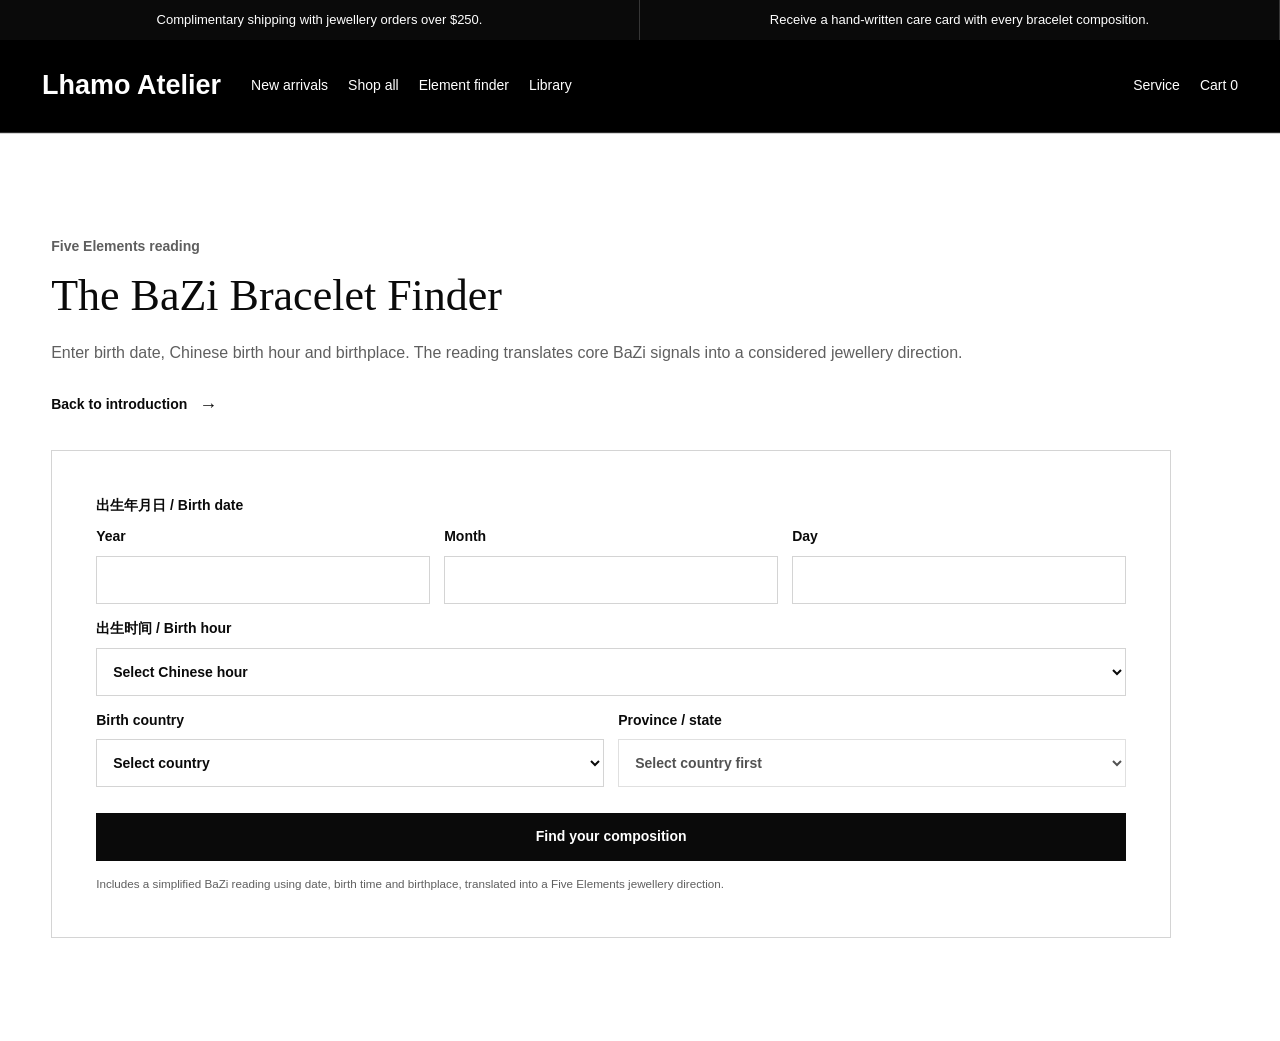
==== bazi-reading.html @ 5150ffbc "Publish Lhamo Atelier static site" ====
<!doctype html>
<html lang="en">
  <head>
    <meta charset="UTF-8" />
    <meta name="viewport" content="width=device-width, initial-scale=1.0" />
    <title>BaZi Bracelet Finder | Lhamo Atelier</title>
    <meta name="description" content="A simplified BaZi and Five Elements bracelet finder for Tibetan-inspired jewellery." />
    <link rel="stylesheet" href="styles.css" />
  </head>
  <body>
    <div class="notice-stack">
      <p>Complimentary shipping with jewellery orders over $250.</p>
      <p>Receive a hand-written care card with every bracelet composition.</p>
    </div>

    <header class="site-header">
      <a class="brand" href="index.html#top" aria-label="Lhamo Atelier home">Lhamo Atelier</a>
      <nav class="main-nav" aria-label="Primary navigation">
        <a href="index.html#collections">New arrivals</a>
        <a href="shop-all.html">Shop all</a>
        <a href="bazi-reading.html" aria-current="page">Element finder</a>
        <a href="index.html#library">Library</a>
      </nav>
      <nav class="utility-nav" aria-label="Utility navigation">
        <a href="policies.html">Service</a>
        <a href="index.html#collections">Cart 0</a>
      </nav>
    </header>

    <main class="reading-page">
      <section class="reading-hero aesop-panel">
        <div class="panel-copy">
          <p class="meta">Five Elements reading</p>
          <h1>The BaZi Bracelet Finder</h1>
          <p>
            Enter birth date, Chinese birth hour and birthplace. The reading
            translates core BaZi signals into a considered jewellery direction.
          </p>
          <a class="text-link" href="index.html#guide">Back to introduction</a>
        </div>
        <div class="finder-card" id="finder-card">
          <form id="element-form">
            <div class="form-grid">
              <fieldset class="date-fields">
                <legend>&#20986;&#29983;&#24180;&#26376;&#26085; / Birth date</legend>
                <label for="birth-year">Year
                  <input id="birth-year" name="birthYear" type="number" inputmode="numeric" min="1900" max="2100" required />
                </label>
                <label for="birth-month">Month
                  <input id="birth-month" name="birthMonth" type="number" inputmode="numeric" min="1" max="12" required />
                </label>
                <label for="birth-day">Day
                  <input id="birth-day" name="birthDay" type="number" inputmode="numeric" min="1" max="31" required />
                </label>
              </fieldset>
              <label for="birthtime">&#20986;&#29983;&#26102;&#38388; / Birth hour
                <select id="birthtime" name="birthtime" required>
                  <option value="">Select Chinese hour</option>
                  <option value="unknown">Unknown birth hour</option>
                  <option value="00:00">&#23376;&#26102; Zi / 23:00-00:59</option>
                  <option value="02:00">&#19985;&#26102; Chou / 01:00-02:59</option>
                  <option value="04:00">&#23493;&#26102; Yin / 03:00-04:59</option>
                  <option value="06:00">&#21359;&#26102; Mao / 05:00-06:59</option>
                  <option value="08:00">&#36784;&#26102; Chen / 07:00-08:59</option>
                  <option value="10:00">&#24051;&#26102; Si / 09:00-10:59</option>
                  <option value="12:00">&#21320;&#26102; Wu / 11:00-12:59</option>
                  <option value="14:00">&#26410;&#26102; Wei / 13:00-14:59</option>
                  <option value="16:00">&#30003;&#26102; Shen / 15:00-16:59</option>
                  <option value="18:00">&#37221;&#26102; You / 17:00-18:59</option>
                  <option value="20:00">&#25100;&#26102; Xu / 19:00-20:59</option>
                  <option value="22:00">&#20133;&#26102; Hai / 21:00-22:59</option>
                </select>
              </label>
              <div class="location-row">
                <label for="birth-country">Birth country
                  <select id="birth-country" name="birthCountry" required>
                    <option value="">Select country</option>
                  </select>
                </label>
                <label for="birth-region">Province / state
                  <select id="birth-region" name="birthRegion" required disabled>
                    <option value="">Select country first</option>
                  </select>
                </label>
              </div>
            </div>
            <div class="input-row submit-row">
              <button type="submit">Find your composition</button>
            </div>
            <small>Includes a simplified BaZi reading using date, birth time and birthplace, translated into a Five Elements jewellery direction.</small>
          </form>
          <article id="result" hidden>
            <p id="result-kicker"></p>
            <h3 id="result-title"></h3>
            <p id="result-copy"></p>
            <div class="bazi-summary" aria-label="Core BaZi reading">
              <div class="bazi-pillars">
                <span><small>Year pillar</small><b id="bazi-year"></b></span>
                <span><small>Month pillar</small><b id="bazi-month"></b></span>
                <span><small>Day pillar</small><b id="bazi-day"></b></span>
                <span><small>Hour pillar</small><b id="bazi-hour"></b></span>
                <span><small>Dominant note</small><b id="bazi-dominant"></b></span>
              </div>
              <p class="bazi-note" id="bazi-note"></p>
              <div class="bazi-detail">
                <article>
                  <strong>Pattern / &#26684;&#23616;</strong>
                  <p id="bazi-pattern"></p>
                </article>
                <article>
                  <strong>Five Elements cycle / &#20116;&#34892;&#29983;&#20811;</strong>
                  <div class="element-cycle-visual" role="img" aria-label="Five Elements generating and controlling cycle">
                    <svg viewBox="0 0 420 320" aria-hidden="true">
                      <defs>
                        <marker id="arrow-main" markerWidth="8" markerHeight="8" refX="7" refY="4" orient="auto">
                          <path d="M0,0 L8,4 L0,8 Z"></path>
                        </marker>
                      </defs>
                      <path class="cycle-generate" d="M210 46 L328 132 L283 270 L137 270 L92 132 Z"></path>
                      <path class="cycle-control" d="M210 46 L283 270 L92 132 L328 132 L137 270 Z"></path>
                      <g>
                        <circle cx="210" cy="46" r="34"></circle>
                        <text x="210" y="40">Wood</text>
                        <text x="210" y="60">&#26408;</text>
                      </g>
                      <g>
                        <circle cx="328" cy="132" r="34"></circle>
                        <text x="328" y="126">Fire</text>
                        <text x="328" y="146">&#28779;</text>
                      </g>
                      <g>
                        <circle cx="283" cy="270" r="34"></circle>
                        <text x="283" y="264">Earth</text>
                        <text x="283" y="284">&#22303;</text>
                      </g>
                      <g>
                        <circle cx="137" cy="270" r="34"></circle>
                        <text x="137" y="264">Metal</text>
                        <text x="137" y="284">&#37329;</text>
                      </g>
                      <g>
                        <circle cx="92" cy="132" r="34"></circle>
                        <text x="92" y="126">Water</text>
                        <text x="92" y="146">&#27700;</text>
                      </g>
                    </svg>
                  </div>
                  <p id="element-cycle-copy"></p>
                </article>
                <article>
                  <strong>Element balance / &#20116;&#34892;&#21344;&#27604;</strong>
                  <div class="ratio-bars" id="element-bars"></div>
                  <div class="element-meanings" id="element-meanings"></div>
                  <p class="bazi-summary-line" id="bazi-strength-summary"></p>
                </article>
                <article>
                  <strong>Ten Gods ratio / &#21313;&#31070;&#21344;&#27604;</strong>
                  <div class="ratio-bars" id="ten-god-bars"></div>
                  <p id="ten-god-copy"></p>
                </article>
              </div>
              <div class="bazi-grid">
                <article><strong>Day Master / &#26085;&#20027;</strong><p id="bazi-personality"></p></article>
                <article><strong>Month Command / &#26376;&#20196;</strong><p id="bazi-money"></p></article>
                <article><strong>Structure / &#26684;&#23616;</strong><p id="bazi-love"></p></article>
                <article><strong>Wealth and Work / &#36130;&#23500;&#20107;&#19994;</strong><p id="bazi-wealth"></p></article>
                <article><strong>Relationship Tone / &#20851;&#31995;&#20542;&#21521;</strong><p id="bazi-career"></p></article>
                <article><strong>Health Rhythm / &#20581;&#24247;&#20316;&#24687;</strong><p id="bazi-health"></p></article>
              </div>
            </div>
            <div class="recommendation">
              <div id="result-visual" class="product-visual"></div>
              <div>
                <span id="result-materials"></span>
                <a id="result-product-link" href="shop-all.html">View recommended piece</a>
              </div>
            </div>
          </article>
        </div>
      </section>
    </main>

    <script src="assets/lunar.js"></script>
    <script src="script.js"></script>
  </body>
</html>
---- styles.css ----
:root {
  --ink: #0a0a0a;
  --muted: #5f5f5f;
  --paper: #ffffff;
  --panel: #f2f2f2;
  --warm: #dedede;
  --line: #d4d4d4;
  --teal: #222222;
  --red: #0a0a0a;
  --amber: #ffffff;
  --indigo: #0a0a0a;
}

* { box-sizing: border-box; }
html { scroll-behavior: smooth; }
body {
  margin: 0;
  background: var(--paper);
  color: var(--ink);
  font-family: Arial, Helvetica, sans-serif;
  font-size: 14px;
  line-height: 1.55;
}
a { color: inherit; text-decoration: none; }

.notice-stack {
  display: grid;
  grid-template-columns: 1fr 1fr;
  background: var(--ink);
  color: var(--paper);
}
.notice-stack p {
  margin: 0;
  padding: 10px 18px;
  border-right: 1px solid rgba(255, 255, 255, 0.18);
  font-size: 13px;
  text-align: center;
}

.site-header {
  position: sticky;
  top: 0;
  z-index: 10;
  display: grid;
  grid-template-columns: auto 1fr auto;
  gap: 30px;
  align-items: center;
  padding: 25px clamp(18px, 4vw, 42px);
  background: #000000;
  color: #ffffff;
  border-bottom: 1px solid rgba(255, 255, 255, .18);
  backdrop-filter: blur(12px);
}
.brand {
  color: #ffffff;
  font-size: 27px;
  font-weight: 700;
  letter-spacing: 0;
}
.main-nav,
.utility-nav,
footer nav {
  display: flex;
  gap: 20px;
  align-items: center;
  flex-wrap: wrap;
}
.main-nav a,
.utility-nav a,
footer a {
  font-size: 14px;
}
.utility-nav { justify-content: flex-end; }

.aesop-panel {
  display: grid;
  grid-template-columns: minmax(280px, 0.42fr) minmax(420px, 0.58fr);
  gap: clamp(28px, 6vw, 92px);
  align-items: center;
  padding: clamp(54px, 8vw, 112px) clamp(18px, 5vw, 80px);
}
.hero {
  position: relative;
  min-height: clamp(560px, 76vh, 820px);
  overflow: hidden;
  background: var(--ink);
}
.hero-gallery,
.hero-slide {
  position: absolute;
  inset: 0;
}
.hero-slide {
  margin: 0;
  opacity: 0;
  pointer-events: none;
  transition: opacity 520ms ease;
}
.hero-slide.is-active {
  z-index: 1;
  opacity: 1;
  pointer-events: auto;
}
.hero-slide img {
  width: 100%;
  height: 100%;
  object-fit: cover;
}
.hero-slide:first-child img { object-position: center 42%; }
.hero-slide figcaption {
  position: absolute;
  z-index: 2;
  left: clamp(20px, 5vw, 80px);
  bottom: clamp(64px, 9vw, 108px);
  max-width: min(620px, calc(100% - 40px));
  color: #ffffff;
  text-shadow: 0 2px 18px rgba(0, 0, 0, .72);
}
.hero-slide figcaption .meta { color: rgba(255, 255, 255, .82); }
.hero-slide figcaption h1,
.hero-slide figcaption h2 {
  font-size: clamp(34px, 5vw, 64px);
  line-height: 1.05;
}
.hero-slide figcaption .text-link {
  margin-top: 24px;
  padding-bottom: 5px;
  border-bottom: 1px solid currentColor;
}
.gallery-dots {
  position: absolute;
  z-index: 3;
  right: clamp(20px, 5vw, 80px);
  bottom: 26px;
  display: flex;
  gap: 12px;
}
.gallery-dots button {
  display: block;
  width: 11px;
  height: 11px;
  padding: 0;
  border: 1px solid rgba(255, 255, 255, .72);
  border-radius: 50%;
  background: rgba(255, 255, 255, .45);
  cursor: pointer;
  transition: background 220ms ease, border-color 220ms ease, transform 220ms ease;
}
.gallery-dots button.is-active {
  background: #ffffff;
  border-color: #ffffff;
  transform: scale(1.16);
}
.gallery-dots button:focus-visible {
  outline: 2px solid #ffffff;
  outline-offset: 4px;
}
.panel-copy {
  max-width: 430px;
}
.meta,
.badge {
  margin: 0 0 12px;
  color: var(--muted);
  font-size: 14px;
  font-weight: 700;
}
h1,
h2,
h3,
p {
  overflow-wrap: anywhere;
}
h1,
h2 {
  margin: 0;
  font-size: clamp(30px, 4vw, 44px);
  font-family: Georgia, "Times New Roman", serif;
  font-weight: 400;
  letter-spacing: 0;
  line-height: 1.16;
}
h3 {
  margin: 0;
  font-size: 15px;
  font-weight: 700;
}
.panel-copy p:not(.meta),
.section-intro p,
.product-card p,
.service-grid p,
small,
#result-copy,
#result-materials,
.bazi-note,
.bazi-detail p,
.bazi-grid p {
  color: var(--muted);
}
.panel-copy p:not(.meta) {
  margin: 20px 0 28px;
  font-size: 16px;
}
.text-link {
  display: inline-flex;
  align-items: center;
  gap: 12px;
  font-weight: 700;
}
.text-link::after {
  content: "→";
  font-size: 18px;
  line-height: 1;
}

.panel-visual {
  min-height: 590px;
  background: var(--panel);
}
.symbol-band {
  display: grid;
  grid-template-columns: repeat(5, minmax(0, 1fr));
  border-top: 1px solid var(--ink);
  border-bottom: 1px solid var(--ink);
  background: var(--ink);
  color: var(--paper);
}
.symbol-band article {
  display: flex;
  align-items: center;
  gap: 14px;
  min-height: 118px;
  padding: 22px clamp(16px, 2.4vw, 30px);
  border-right: 1px solid rgba(255, 255, 255, .2);
}
.symbol-band article:last-child { border-right: 0; }
.symbol-band .symbol {
  display: grid;
  width: 46px;
  height: 46px;
  flex: 0 0 46px;
  place-items: center;
  border: 1px solid rgba(255, 255, 255, .65);
  border-radius: 50%;
  color: #ffffff;
  font-family: "Times New Roman", SimSun, serif;
  font-size: 24px;
  line-height: 1;
}
.symbol-band strong,
.symbol-band small { display: block; }
.symbol-band small {
  margin-top: 2px;
  color: rgba(255, 255, 255, .72);
  font-size: 12px;
}

.product-section,
.browse,
.service-panel,
.appointment {
  padding: clamp(54px, 8vw, 105px) clamp(18px, 5vw, 80px);
}
.product-section {
  background: #000000;
  color: #ffffff;
}
.product-section .section-intro p,
.product-section .meta {
  color: rgba(255, 255, 255, .68);
}
.section-intro {
  max-width: 430px;
  margin-bottom: 34px;
}
.section-intro.compact {
  margin-bottom: 24px;
}
.section-intro p {
  margin: 16px 0 0;
  font-size: 15px;
}
.product-grid {
  display: grid;
  grid-template-columns: repeat(4, minmax(0, 1fr));
  gap: 1px;
  background: rgba(255, 255, 255, .22);
}
.product-card {
  display: grid;
  align-content: start;
  gap: 9px;
  min-height: 100%;
  padding: 24px;
  background: #ffffff;
  color: #000000;
}
.product-card strong {
  margin-top: 4px;
  font-size: 14px;
}
.product-card button,
.finder-card button,
.card-action,
.primary-action {
  display: inline-flex;
  align-items: center;
  justify-content: center;
  min-height: 48px;
  margin-top: 12px;
  padding: 0 18px;
  border: 1px solid var(--ink);
  background: var(--ink);
  color: var(--paper);
  cursor: pointer;
  font: inherit;
  font-weight: 700;
  text-align: center;
}
.start-reading {
  display: inline-flex;
  min-width: min(100%, 340px);
  min-height: 70px;
  margin-top: 12px;
  padding: 0 36px;
  align-items: center;
  justify-content: center;
  border: 1px solid #000000;
  background: #000000;
  color: #ffffff;
  cursor: pointer;
  font: inherit;
  font-size: 18px;
  font-weight: 700;
}
.start-reading:focus-visible {
  outline: 2px solid #000000;
  outline-offset: 4px;
}
.start-reading[hidden] {
  display: none;
}
.product-visual {
  display: block;
  width: 100%;
  aspect-ratio: 1;
  min-height: 255px;
  margin-bottom: 18px;
  object-fit: cover;
  background-color: var(--panel);
}
.product-visual:not(img) {
  background-position: center;
  background-size: cover;
  background-repeat: no-repeat;
}
.product-visual.verdant:not(img) { background-image: url("assets/bracelet-verdant.png"); }
.product-visual.ember:not(img) { background-image: url("assets/bracelet-ember.png"); }
.product-visual.earth:not(img) { background-image: url("assets/bracelet-earth.png"); }
.product-visual.lunar:not(img) { background-image: url("assets/bracelet-lunar.png"); }
.finder-panel {
  display: block;
  min-height: clamp(520px, 62vh, 720px);
  padding: clamp(72px, 10vw, 132px) clamp(22px, 7vw, 120px);
  background: #ffffff;
  color: #000000;
}
.finder-panel .panel-copy {
  max-width: 860px;
  margin: 0 auto;
  text-align: center;
}
.finder-panel .panel-copy p:not(.meta) {
  max-width: 760px;
  margin-right: auto;
  margin-left: auto;
  font-size: clamp(18px, 2.2vw, 25px);
  line-height: 1.55;
}
.finder-panel .panel-copy p:not(.meta),
.finder-panel .meta { color: var(--muted); }
.finder-card {
  padding: clamp(24px, 4vw, 44px);
  background: var(--paper);
}
.reading-page {
  background: #ffffff;
}
.reading-hero {
  align-items: start;
  grid-template-columns: minmax(0, 1fr);
  gap: 34px;
  padding-left: clamp(18px, 4vw, 64px);
  padding-right: clamp(18px, 4vw, 64px);
  border-top: 1px solid var(--line);
}
.reading-hero .panel-copy {
  max-width: 960px;
}
.reading-hero .finder-card {
  width: min(100%, 1120px);
  border: 1px solid var(--line);
}
label {
  display: block;
  margin-bottom: 10px;
  font-weight: 700;
}
.form-grid {
  display: grid;
  grid-template-columns: repeat(2, minmax(0, 1fr));
  gap: 14px;
}
.form-grid label {
  margin: 0;
}
.date-fields {
  grid-column: 1 / -1;
  display: grid;
  grid-template-columns: repeat(3, minmax(0, 1fr));
  gap: 14px;
  margin: 0;
  padding: 0;
  border: 0;
}
.date-fields legend {
  grid-column: 1 / -1;
  margin: 0 0 10px;
  padding: 0;
  font-weight: 700;
}
.date-fields label {
  margin: 0;
}
.location-row {
  grid-column: 1 / -1;
  display: grid;
  grid-template-columns: repeat(2, minmax(0, 1fr));
  gap: 14px;
}
.location-row label {
  margin: 0;
}
.form-grid > label {
  grid-column: 1 / -1;
}
.input-row {
  display: grid;
  grid-template-columns: minmax(0, 1fr) auto;
  gap: 10px;
}
.submit-row {
  display: block;
  margin-top: 14px;
}
.submit-row button {
  width: 100%;
}
input,
select {
  width: 100%;
  min-height: 48px;
  margin-top: 8px;
  padding: 0 12px;
  border: 1px solid var(--line);
  background: #ffffff;
  color: var(--ink);
  font: inherit;
}
select {
  cursor: pointer;
}
small {
  display: block;
  margin-top: 14px;
}
#result {
  margin-top: 24px;
  padding-top: 24px;
  border-top: 1px solid var(--line);
}
#result-kicker {
  margin: 0 0 10px;
  color: var(--muted);
  font-weight: 700;
}
.bazi-summary {
  margin-top: 22px;
}
.bazi-pillars {
  display: grid;
  grid-template-columns: repeat(5, minmax(0, 1fr));
  border: 1px solid var(--line);
}
.bazi-pillars span {
  min-height: 82px;
  padding: 14px;
  border-right: 1px solid var(--line);
}
.bazi-pillars span:last-child { border-right: 0; }
.bazi-pillars small {
  margin: 0 0 7px;
  font-size: 11px;
  text-transform: uppercase;
  letter-spacing: .04em;
}
.bazi-pillars b {
  display: block;
  color: var(--ink);
  font-family: Georgia, "Times New Roman", serif;
  font-size: 22px;
  font-weight: 400;
}
.bazi-note {
  margin: 12px 0 0;
  font-size: 12px;
}
.bazi-detail {
  display: grid;
  grid-template-columns: repeat(2, minmax(0, 1fr));
  gap: 1px;
  margin-top: 18px;
  background: var(--line);
  border: 1px solid var(--line);
}
.bazi-detail article {
  min-height: 180px;
  padding: 18px;
  background: var(--paper);
}
.bazi-detail strong {
  display: block;
  margin-bottom: 12px;
}
.bazi-detail p {
  margin: 10px 0 0;
  font-size: 13px;
  line-height: 1.55;
}
.element-cycle-visual {
  width: min(100%, 420px);
  margin: 0 auto;
}
.element-cycle-visual svg {
  display: block;
  width: 100%;
  height: auto;
}
.element-cycle-visual circle {
  fill: var(--paper);
  stroke: var(--ink);
  stroke-width: 1.5;
}
.element-cycle-visual text {
  fill: var(--ink);
  font-size: 14px;
  font-weight: 700;
  text-anchor: middle;
}
.element-cycle-visual path {
  fill: none;
  stroke: var(--ink);
  stroke-linejoin: round;
}
.element-cycle-visual marker path {
  fill: var(--ink);
}
.cycle-generate {
  stroke-width: 1.8;
  marker-end: url(#arrow-main);
}
.cycle-control {
  stroke-width: 1.2;
  stroke-dasharray: 6 6;
  opacity: .45;
}
.ratio-bars {
  display: grid;
  gap: 10px;
}
.ratio-row {
  display: grid;
  grid-template-columns: minmax(82px, 132px) 1fr 44px;
  gap: 10px;
  align-items: center;
  font-size: 12px;
}
.ratio-label {
  color: var(--ink);
  font-weight: 700;
}
.ratio-track {
  height: 9px;
  overflow: hidden;
  background: #e7e7e7;
}
.ratio-fill {
  display: block;
  height: 100%;
  background: var(--ink);
}
.ratio-value {
  color: var(--muted);
  text-align: right;
}
.element-meanings {
  display: grid;
  gap: 8px;
  margin-top: 18px;
  padding-top: 16px;
  border-top: 1px solid var(--line);
}
.element-meaning {
  display: grid;
  grid-template-columns: 72px 1fr;
  gap: 12px;
  font-size: 12px;
  line-height: 1.5;
}
.element-meaning b {
  color: var(--ink);
}
.element-meaning span {
  color: var(--muted);
}
.bazi-summary-line {
  padding-top: 14px;
  border-top: 1px solid var(--line);
  font-weight: 700;
}
.bazi-grid {
  display: grid;
  grid-template-columns: repeat(2, minmax(0, 1fr));
  gap: 1px;
  margin-top: 18px;
  background: var(--line);
  border: 1px solid var(--line);
}
.bazi-grid article {
  min-height: 190px;
  padding: 20px;
  background: var(--paper);
}
.bazi-grid strong {
  display: block;
  margin-bottom: 7px;
}
.bazi-grid p {
  margin: 0;
  font-size: 14px;
  line-height: 1.6;
}
.recommendation {
  display: flex;
  gap: 18px;
  align-items: center;
  margin-top: 22px;
}
.recommendation .product-visual {
  width: 126px;
  min-height: 126px;
  flex: 0 0 auto;
  margin: 0;
}
.recommendation span {
  display: block;
  margin-bottom: 10px;
}
.recommendation a {
  font-weight: 700;
}

.browse {
  border-top: 1px solid var(--line);
  border-bottom: 1px solid var(--line);
}
.category-grid {
  display: grid;
  grid-template-columns: repeat(3, 1fr);
  gap: 1px;
  background: var(--line);
}
.category-grid a {
  min-height: 92px;
  padding: 24px;
  background: var(--paper);
  font-size: 18px;
  font-weight: 700;
}
.category-grid a::after {
  content: " →";
  font-weight: 400;
}

.shop-page {
  background: #ffffff;
  color: #000000;
}
.shop-heading {
  padding: clamp(42px, 7vw, 86px) clamp(18px, 5vw, 80px) 34px;
  border-top: 1px solid var(--line);
}
.shop-heading h1 {
  max-width: 760px;
  margin: 0;
}
.shop-heading p:not(.meta) {
  max-width: 620px;
  margin: 18px 0 0;
  color: var(--muted);
  font-size: 17px;
  line-height: 1.55;
}
.shop-layout {
  display: grid;
  grid-template-columns: minmax(220px, 280px) minmax(0, 1fr);
  gap: 1px;
  padding: 0 clamp(18px, 5vw, 80px) clamp(54px, 8vw, 105px);
  background: var(--line);
}
.shop-filter,
.shop-results {
  background: var(--paper);
}
.shop-filter {
  position: sticky;
  top: 160px;
  align-self: start;
  padding: 24px;
}
.filter-header {
  display: flex;
  align-items: center;
  justify-content: space-between;
  gap: 16px;
  margin-bottom: 18px;
}
.filter-header h2 {
  margin: 0;
  font-family: Inter, Arial, sans-serif;
  font-size: 18px;
}
.filter-header button {
  border: 0;
  background: transparent;
  color: var(--muted);
  font: inherit;
  font-weight: 700;
  cursor: pointer;
}
.shop-filter fieldset {
  margin: 0;
  padding: 20px 0;
  border: 0;
  border-top: 1px solid var(--line);
}
.shop-filter legend {
  margin-bottom: 12px;
  color: var(--ink);
  font-weight: 700;
}
.shop-filter label {
  display: flex;
  align-items: center;
  gap: 10px;
  margin: 0 0 11px;
  color: var(--muted);
  font-size: 14px;
}
.shop-filter input {
  width: 16px;
  height: 16px;
  min-height: 0;
}
.shop-results {
  padding: 24px;
}
.shop-results-bar {
  display: flex;
  align-items: center;
  justify-content: space-between;
  gap: 18px;
  margin-bottom: 24px;
  color: var(--muted);
  font-size: 14px;
}
.shop-results-bar p {
  margin: 0;
  color: var(--ink);
  font-weight: 700;
}
.shop-product-grid {
  display: grid;
  grid-template-columns: repeat(3, minmax(0, 1fr));
  gap: 1px;
  background: var(--line);
  border: 1px solid var(--line);
}
.shop-product[hidden] {
  display: none;
}
.empty-results {
  margin: 0;
  padding: 60px 24px;
  border: 1px solid var(--line);
  color: var(--muted);
  text-align: center;
}

.product-page,
.policy-page {
  background: #ffffff;
}
.breadcrumb {
  display: flex;
  gap: 8px;
  padding: 22px clamp(18px, 5vw, 80px);
  border-top: 1px solid var(--line);
  color: var(--muted);
  font-size: 13px;
}
.product-detail {
  display: grid;
  grid-template-columns: minmax(0, 0.56fr) minmax(320px, 0.44fr);
  gap: 1px;
  padding: 0 clamp(18px, 5vw, 80px);
  background: var(--line);
}
.product-media,
.product-info {
  background: var(--paper);
}
.product-media {
  padding: clamp(22px, 4vw, 46px);
}
.product-media img {
  display: block;
  width: 100%;
  background: var(--panel);
}
.product-info {
  padding: clamp(26px, 5vw, 58px);
}
.product-info h1 {
  margin-bottom: 16px;
}
.product-price {
  margin: 0 0 26px;
  font-size: 18px;
  font-weight: 700;
}
.product-story {
  color: var(--muted);
  font-size: 16px;
}
.product-specs {
  display: grid;
  gap: 1px;
  margin: 28px 0;
  background: var(--line);
  border: 1px solid var(--line);
}
.product-specs div {
  display: grid;
  grid-template-columns: 120px 1fr;
  gap: 20px;
  padding: 16px;
  background: var(--paper);
}
.product-specs dt {
  color: var(--muted);
  font-weight: 700;
}
.product-specs dd {
  margin: 0;
}
.secondary-action {
  display: inline-flex;
  margin-top: 16px;
  font-weight: 700;
  border-bottom: 1px solid currentColor;
}
.product-support,
.policy-grid,
.trust-panel {
  display: grid;
  grid-template-columns: repeat(3, minmax(0, 1fr));
  gap: 1px;
  margin: 0 clamp(18px, 5vw, 80px);
  background: var(--line);
  border: 1px solid var(--line);
  border-top: 0;
}
.product-support article,
.policy-grid article,
.trust-panel article {
  min-height: 168px;
  padding: 24px;
  background: var(--paper);
}
.product-support h2,
.policy-grid h2 {
  font-family: Inter, Arial, sans-serif;
  font-size: 17px;
  font-weight: 700;
}
.product-support p,
.policy-grid p,
.trust-panel span {
  color: var(--muted);
}
.trust-panel {
  margin-bottom: clamp(54px, 8vw, 105px);
}
.trust-panel strong,
.trust-panel span {
  display: block;
}
.trust-panel strong {
  margin-bottom: 8px;
}
.policy-heading {
  padding: clamp(48px, 7vw, 92px) clamp(18px, 5vw, 80px) 34px;
  border-top: 1px solid var(--line);
}
.policy-heading p:not(.meta) {
  max-width: 620px;
  color: var(--muted);
  font-size: 17px;
}
.policy-grid {
  grid-template-columns: repeat(2, minmax(0, 1fr));
  margin-bottom: clamp(54px, 8vw, 105px);
}

.story-panel {
  grid-template-columns: minmax(420px, 0.58fr) minmax(280px, 0.42fr);
}
.story-visual {
  background: url("assets/artisan-buddhist-v2.png") center / cover no-repeat;
}

.service-panel {
  display: grid;
  grid-template-columns: minmax(280px, 0.42fr) minmax(420px, 0.58fr);
  gap: clamp(28px, 6vw, 92px);
  align-items: start;
}
.service-grid {
  display: grid;
  gap: 1px;
  background: var(--line);
}
.service-grid article {
  padding: 24px;
  background: var(--paper);
}
.service-grid p {
  margin-bottom: 0;
}
.appointment {
  background: var(--panel);
  text-align: center;
}
.appointment h2 {
  max-width: 760px;
  margin: 0 auto 28px;
}

footer {
  display: flex;
  justify-content: space-between;
  gap: 28px;
  padding: 34px clamp(18px, 5vw, 80px);
  background: var(--ink);
  color: var(--paper);
}
footer span {
  font-size: 24px;
  font-weight: 700;
}

@media (max-width: 1020px) {
  .site-header,
  .aesop-panel,
  .story-panel,
  .service-panel {
    grid-template-columns: 1fr;
  }
  .utility-nav {
    justify-content: flex-start;
  }
  .panel-copy {
    max-width: 620px;
  }
  .product-grid {
    grid-template-columns: repeat(2, minmax(0, 1fr));
  }
  .shop-layout {
    grid-template-columns: 1fr;
  }
  .shop-filter {
    position: static;
  }
  .shop-product-grid {
    grid-template-columns: repeat(2, minmax(0, 1fr));
  }
  .product-detail,
  .product-support,
  .trust-panel {
    grid-template-columns: 1fr;
  }
  .symbol-band { grid-template-columns: repeat(2, minmax(0, 1fr)); }
  .symbol-band article:nth-child(2n) { border-right: 0; }
  .panel-visual {
    min-height: 500px;
  }
}

@media (max-width: 680px) {
  .notice-stack,
  .product-grid,
  .category-grid,
  .shop-product-grid,
  .policy-grid {
    grid-template-columns: 1fr;
  }
  .main-nav,
  .utility-nav {
    gap: 13px;
  }
  .panel-visual {
    min-height: 390px;
  }
  .hero { min-height: 620px; }
  .hero-slide img { object-position: center; }
  .hero-slide figcaption {
    bottom: 126px;
    max-width: calc(100% - 40px);
  }
  .hero-slide figcaption h1,
  .hero-slide figcaption h2 { font-size: 38px; }
  .gallery-dots { right: 20px; bottom: 24px; }
  .finder-panel {
    min-height: auto;
    padding: 64px 22px 82px;
  }
  .start-reading {
    width: 100%;
  }
  .symbol-band { grid-template-columns: 1fr; }
  .symbol-band article { border-right: 0; border-bottom: 1px solid rgba(255, 255, 255, .2); }
  .symbol-band article:last-child { border-bottom: 0; }
  .input-row,
  .form-grid,
  .recommendation,
  footer {
    display: flex;
    align-items: stretch;
    flex-direction: column;
  }
  .bazi-pillars,
  .bazi-detail,
  .bazi-grid {
    grid-template-columns: 1fr;
  }
  .bazi-pillars span {
    border-right: 0;
    border-bottom: 1px solid var(--line);
  }
  .bazi-pillars span:last-child { border-bottom: 0; }
  .product-specs div {
    grid-template-columns: 1fr;
    gap: 6px;
  }
}
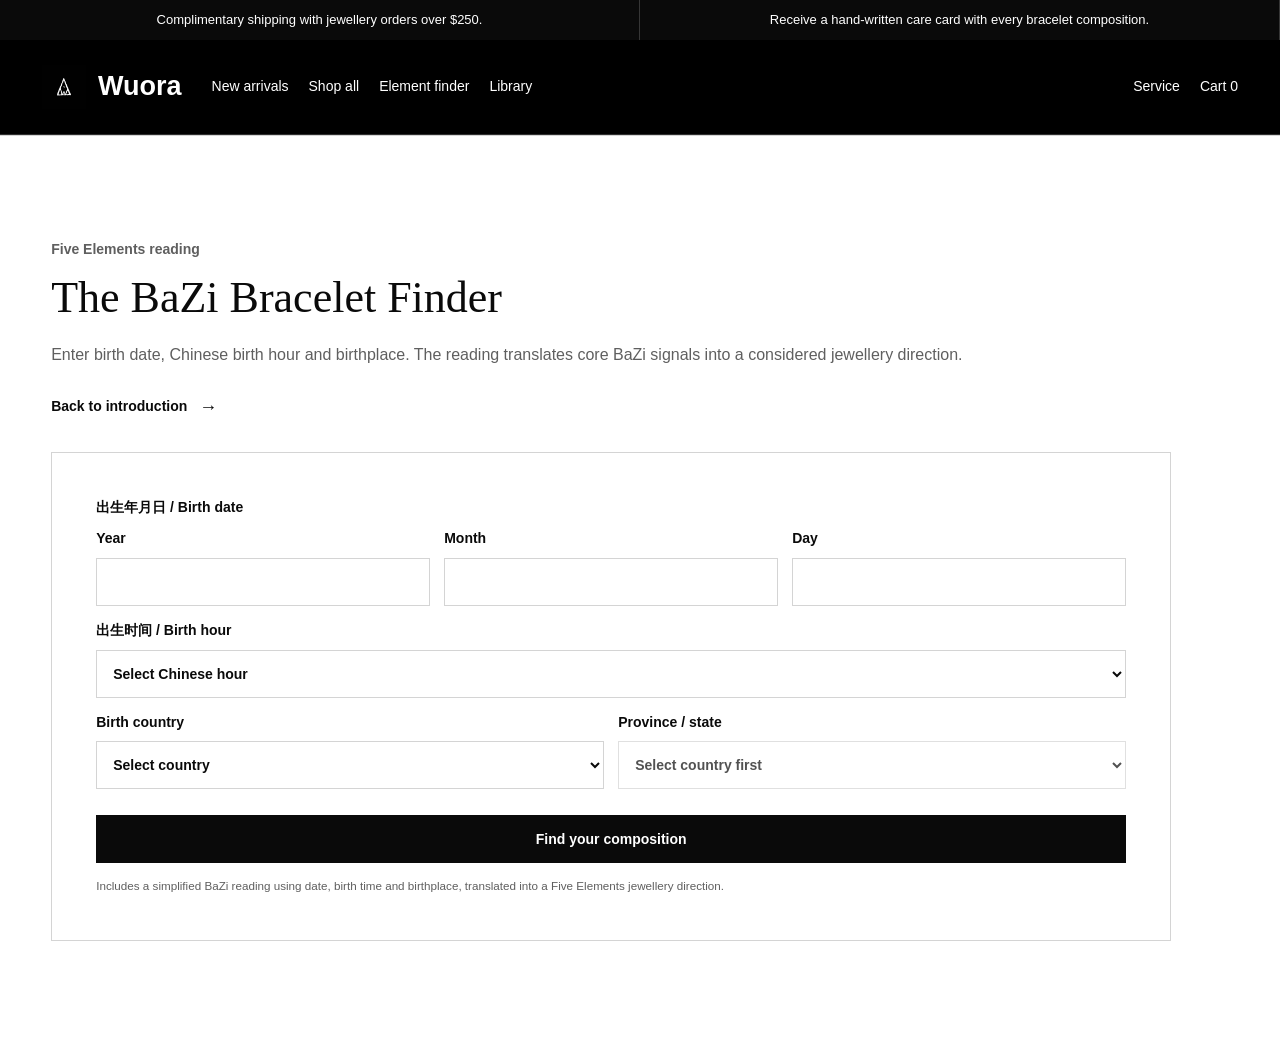
==== commit 91deac00: "Add Wuora logo and rebrand site" ====
--- a/bazi-reading.html
+++ b/bazi-reading.html
@@ -3,7 +3,7 @@
   <head>
     <meta charset="UTF-8" />
     <meta name="viewport" content="width=device-width, initial-scale=1.0" />
-    <title>BaZi Bracelet Finder | Lhamo Atelier</title>
+    <title>BaZi Bracelet Finder | Wuora</title>
     <meta name="description" content="A simplified BaZi and Five Elements bracelet finder for Tibetan-inspired jewellery." />
     <link rel="stylesheet" href="styles.css" />
   </head>
@@ -14,7 +14,7 @@
     </div>
 
     <header class="site-header">
-      <a class="brand" href="index.html#top" aria-label="Lhamo Atelier home">Lhamo Atelier</a>
+      <a class="brand" href="index.html#top" aria-label="Wuora home"><img class="brand-logo" src="assets/wuora-logo.jpg" alt="" />Wuora</a>
       <nav class="main-nav" aria-label="Primary navigation">
         <a href="index.html#collections">New arrivals</a>
         <a href="shop-all.html">Shop all</a>
@@ -99,12 +99,12 @@
                 <span><small>Month pillar</small><b id="bazi-month"></b></span>
                 <span><small>Day pillar</small><b id="bazi-day"></b></span>
                 <span><small>Hour pillar</small><b id="bazi-hour"></b></span>
-                <span><small>Dominant note</small><b id="bazi-dominant"></b></span>
               </div>
+              <div class="god-panels" id="god-panels" aria-label="Useful God and Favourable God"></div>
               <p class="bazi-note" id="bazi-note"></p>
               <div class="bazi-detail">
                 <article>
-                  <strong>Pattern / &#26684;&#23616;</strong>
+                  <strong>Pattern and strength / &#26684;&#23616;&#19982;&#36523;&#24378;&#24369;</strong>
                   <p id="bazi-pattern"></p>
                 </article>
                 <article>
--- a/styles.css
+++ b/styles.css
@@ -52,10 +52,18 @@
   backdrop-filter: blur(12px);
 }
 .brand {
+  display: inline-flex;
+  align-items: center;
+  gap: 12px;
   color: #ffffff;
   font-size: 27px;
   font-weight: 700;
   letter-spacing: 0;
+}
+.brand-logo {
+  width: 44px;
+  height: 44px;
+  object-fit: contain;
 }
 .main-nav,
 .utility-nav,
@@ -197,6 +205,57 @@
 .bazi-grid p {
   color: var(--muted);
 }
+#result-copy:empty {
+  display: none;
+}
+.god-panels {
+  display: grid;
+  grid-template-columns: repeat(2, minmax(0, 1fr));
+  max-width: none;
+  gap: 1px;
+  margin-top: 24px;
+  padding: 0;
+  border: 1px solid var(--line);
+  background: var(--line);
+}
+.god-panel {
+  min-width: 0;
+  padding: 26px 24px 28px;
+  background: var(--paper);
+}
+.god-panel-label {
+  display: block;
+  color: var(--muted);
+  font-size: 12px;
+  font-weight: 700;
+  letter-spacing: .08em;
+  text-transform: uppercase;
+}
+.god-panel-element {
+  display: block;
+  margin: 14px 0 22px;
+  color: var(--ink);
+  font-family: Georgia, "Times New Roman", serif;
+  font-size: clamp(38px, 5vw, 72px);
+  font-weight: 400;
+  line-height: 1;
+  overflow-wrap: anywhere;
+}
+.god-panel p {
+  margin: 0;
+  font-size: 14px;
+  line-height: 1.65;
+}
+.god-panel-definition {
+  color: var(--ink);
+  font-weight: 700;
+}
+.god-panel-chart {
+  margin-top: 14px !important;
+  padding-top: 14px;
+  border-top: 1px solid var(--line);
+  color: var(--muted);
+}
 .panel-copy p:not(.meta) {
   margin: 20px 0 28px;
   font-size: 16px;
@@ -489,7 +548,7 @@
 }
 .bazi-pillars {
   display: grid;
-  grid-template-columns: repeat(5, minmax(0, 1fr));
+  grid-template-columns: repeat(4, minmax(0, 1fr));
   border: 1px solid var(--line);
 }
 .bazi-pillars span {
@@ -1061,7 +1120,8 @@
   }
   .bazi-pillars,
   .bazi-detail,
-  .bazi-grid {
+  .bazi-grid,
+  .god-panels {
     grid-template-columns: 1fr;
   }
   .bazi-pillars span {
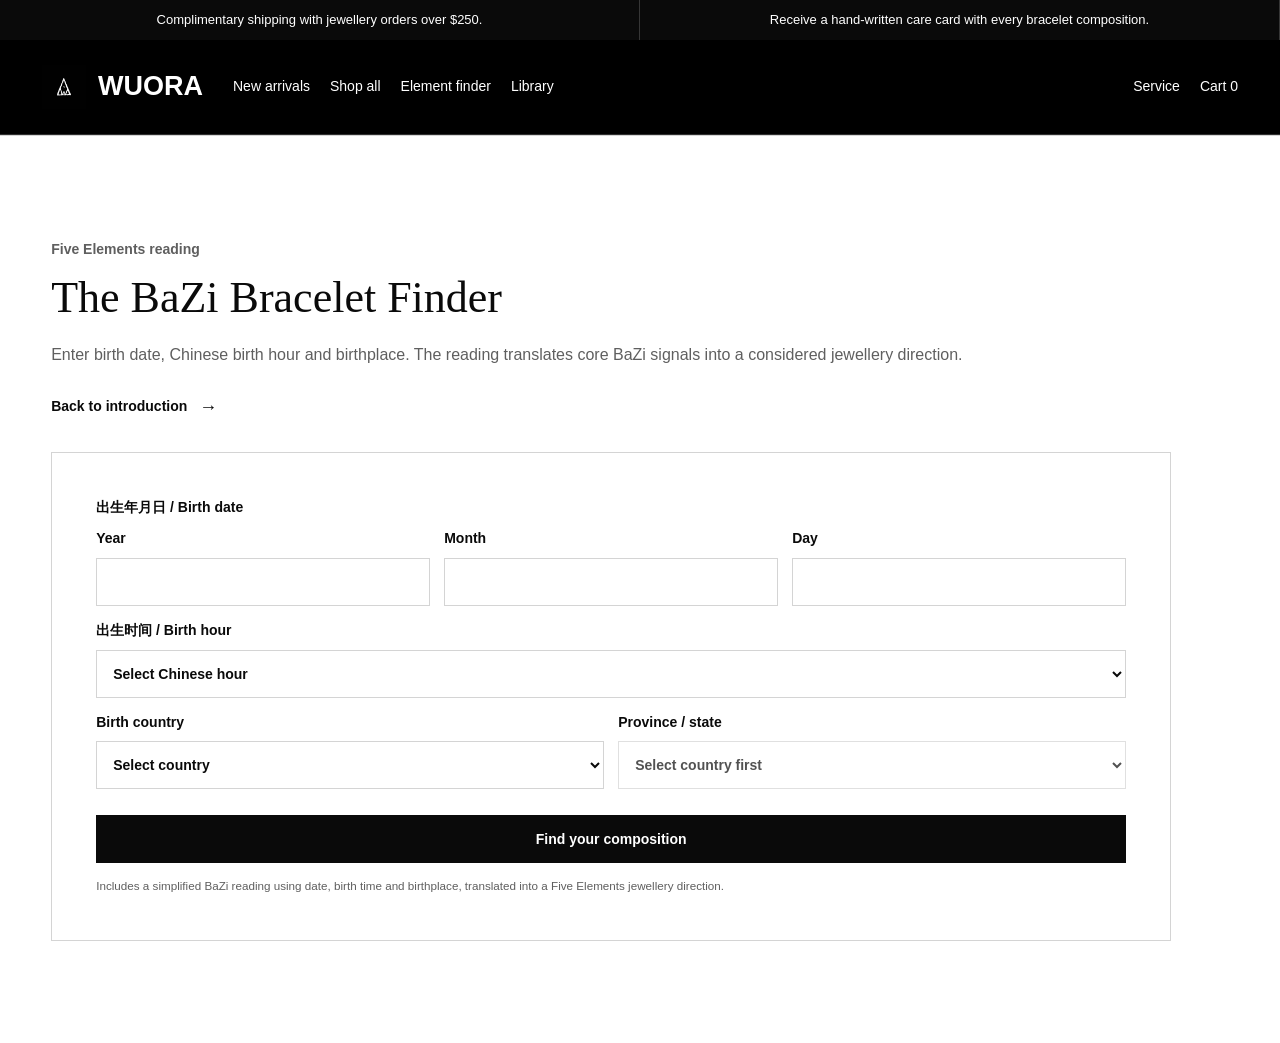
==== commit 2c55bd88: "Use uppercase WUORA brand name" ====
--- a/bazi-reading.html
+++ b/bazi-reading.html
@@ -3,7 +3,7 @@
   <head>
     <meta charset="UTF-8" />
     <meta name="viewport" content="width=device-width, initial-scale=1.0" />
-    <title>BaZi Bracelet Finder | Wuora</title>
+    <title>BaZi Bracelet Finder | WUORA</title>
     <meta name="description" content="A simplified BaZi and Five Elements bracelet finder for Tibetan-inspired jewellery." />
     <link rel="stylesheet" href="styles.css" />
   </head>
@@ -14,7 +14,7 @@
     </div>
 
     <header class="site-header">
-      <a class="brand" href="index.html#top" aria-label="Wuora home"><img class="brand-logo" src="assets/wuora-logo.jpg" alt="" />Wuora</a>
+      <a class="brand" href="index.html#top" aria-label="WUORA home"><img class="brand-logo" src="assets/wuora-logo.jpg" alt="" />WUORA</a>
       <nav class="main-nav" aria-label="Primary navigation">
         <a href="index.html#collections">New arrivals</a>
         <a href="shop-all.html">Shop all</a>
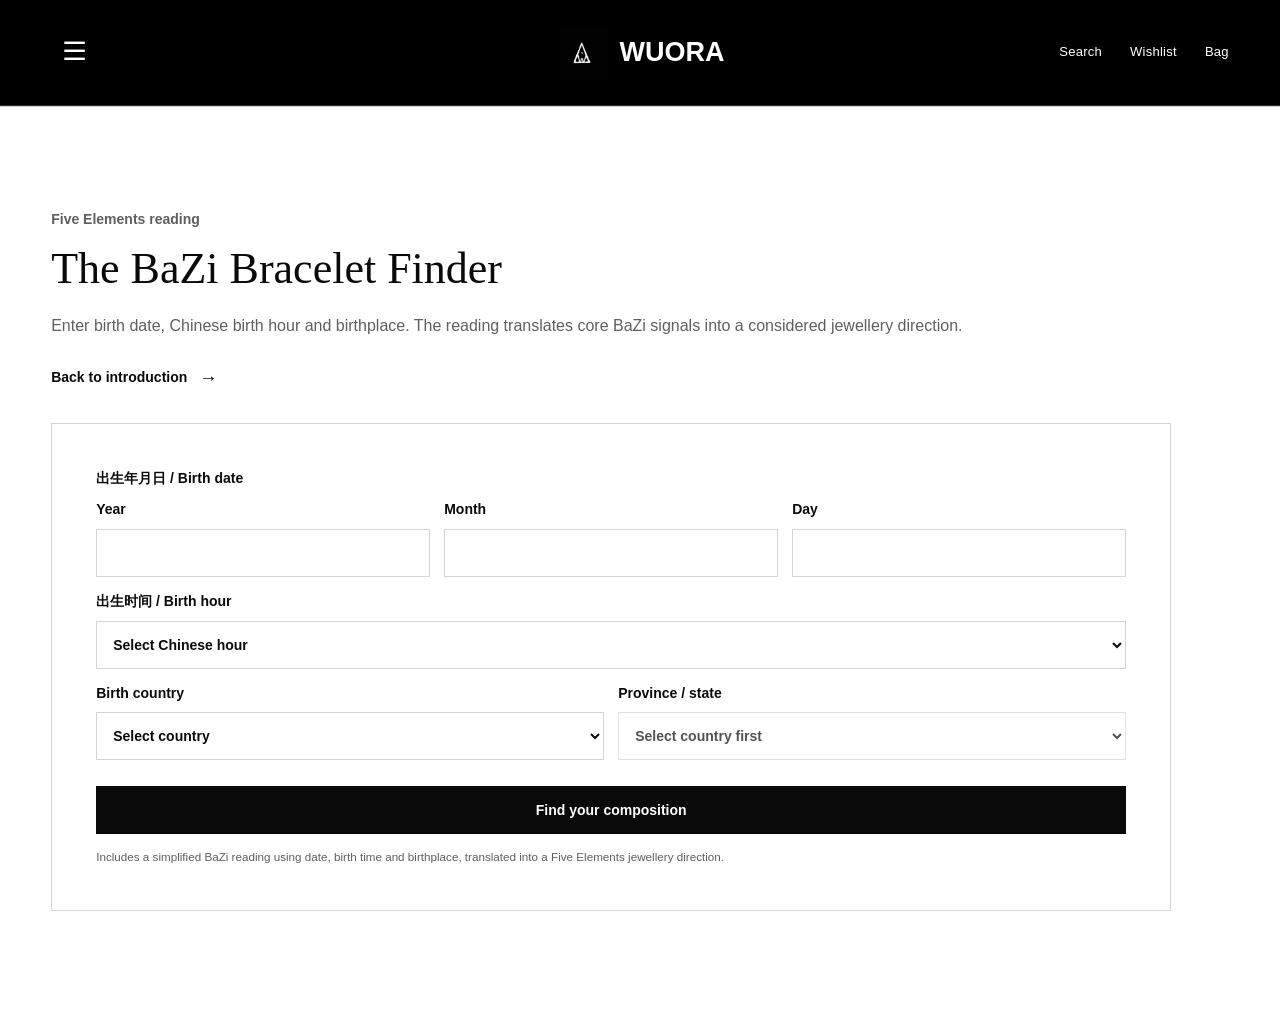
==== commit 8cd463f0: "Add luxury navigation drawer" ====
--- a/bazi-reading.html
+++ b/bazi-reading.html
@@ -14,17 +14,25 @@
     </div>
 
     <header class="site-header">
-      <a class="brand" href="index.html#top" aria-label="WUORA home"><img class="brand-logo" src="assets/wuora-logo.jpg" alt="" />WUORA</a>
-      <nav class="main-nav" aria-label="Primary navigation">
-        <a href="index.html#collections">New arrivals</a>
-        <a href="shop-all.html">Shop all</a>
-        <a href="bazi-reading.html" aria-current="page">Element finder</a>
-        <a href="index.html#library">Library</a>
+      <button class="menu-toggle" type="button" aria-label="Open navigation menu" aria-controls="nav-drawer" aria-expanded="false"><span aria-hidden="true">&#9776;</span></button>
+      <a class="brand brand-centered" href="index.html#top" aria-label="WUORA home"><img class="brand-logo" src="assets/wuora-logo.jpg" alt="" />WUORA</a>
+      <nav class="header-actions" aria-label="Shop actions">
+        <a href="shop-all.html">Search</a>
+        <a href="shop-all.html">Wishlist</a>
+        <a href="shop-all.html">Bag</a>
       </nav>
-      <nav class="utility-nav" aria-label="Utility navigation">
-        <a href="policies.html">Service</a>
-        <a href="index.html#collections">Cart 0</a>
-      </nav>
+      <aside class="nav-drawer" id="nav-drawer" aria-hidden="true">
+        <button class="drawer-close" type="button" aria-label="Close navigation menu">Close</button>
+        <nav class="drawer-nav" aria-label="Navigation drawer">
+          <a href="index.html#top">Home</a>
+          <a href="shop-all.html">Collections</a>
+          <a href="bazi-reading.html" aria-current="page">Five Element Finder</a>
+          <a href="index.html#library">About</a>
+          <a href="policies.html">Contact</a>
+          <a href="policies.html#account">Account</a>
+        </nav>
+      </aside>
+      <button class="drawer-overlay" type="button" aria-label="Close navigation menu"></button>
     </header>
 
     <main class="reading-page">
--- a/styles.css
+++ b/styles.css
@@ -15,6 +15,7 @@
 html { scroll-behavior: smooth; }
 body {
   margin: 0;
+  padding-top: 106px;
   background: var(--paper);
   color: var(--ink);
   font-family: Arial, Helvetica, sans-serif;
@@ -24,7 +25,7 @@
 a { color: inherit; text-decoration: none; }
 
 .notice-stack {
-  display: grid;
+  display: none;
   grid-template-columns: 1fr 1fr;
   background: var(--ink);
   color: var(--paper);
@@ -38,18 +39,46 @@
 }
 
 .site-header {
-  position: sticky;
+  position: fixed;
   top: 0;
+  left: 0;
+  right: 0;
   z-index: 10;
   display: grid;
-  grid-template-columns: auto 1fr auto;
-  gap: 30px;
+  grid-template-columns: 1fr auto 1fr;
+  gap: clamp(12px, 4vw, 32px);
   align-items: center;
-  padding: 25px clamp(18px, 4vw, 42px);
+  min-height: 106px;
+  padding: 22px clamp(18px, 4vw, 52px);
   background: #000000;
   color: #ffffff;
   border-bottom: 1px solid rgba(255, 255, 255, .18);
   backdrop-filter: blur(12px);
+}
+.menu-toggle,
+.drawer-close,
+.drawer-overlay {
+  appearance: none;
+  border: 0;
+  background: transparent;
+  border-radius: 0;
+  color: inherit;
+  font: inherit;
+  cursor: pointer;
+}
+.menu-toggle {
+  justify-self: start;
+  width: 46px;
+  height: 46px;
+  padding: 0;
+  color: #ffffff;
+  font-size: 25px;
+  font-weight: 300;
+  line-height: 1;
+}
+.menu-toggle span {
+  display: block;
+  transform: translateY(-1px) scaleX(1.12);
 }
 .brand {
   display: inline-flex;
@@ -60,25 +89,89 @@
   font-weight: 700;
   letter-spacing: 0;
 }
+.brand-centered {
+  justify-self: center;
+}
 .brand-logo {
-  width: 44px;
-  height: 44px;
+  width: 52px;
+  height: 52px;
   object-fit: contain;
 }
-.main-nav,
-.utility-nav,
+.header-actions,
 footer nav {
   display: flex;
-  gap: 20px;
+  gap: clamp(13px, 2.4vw, 28px);
   align-items: center;
   flex-wrap: wrap;
 }
-.main-nav a,
-.utility-nav a,
+.header-actions {
+  justify-content: flex-end;
+  color: #ffffff;
+}
+.header-actions a {
+  font-size: 13px;
+  letter-spacing: .02em;
+}
 footer a {
   font-size: 14px;
 }
-.utility-nav { justify-content: flex-end; }
+.nav-drawer {
+  position: fixed;
+  inset: 0 auto 0 0;
+  z-index: 30;
+  width: min(390px, 86vw);
+  padding: 34px clamp(28px, 5vw, 54px);
+  background: #ffffff;
+  color: var(--ink);
+  border-right: 1px solid var(--line);
+  transform: translateX(-100%);
+  transition: transform 420ms cubic-bezier(.22, 1, .36, 1);
+  will-change: transform;
+}
+.drawer-close {
+  color: var(--muted);
+  font-size: 11px;
+  letter-spacing: .18em;
+  line-height: 1;
+  text-transform: uppercase;
+}
+.drawer-nav {
+  display: grid;
+  gap: 24px;
+  margin-top: 76px;
+}
+.drawer-nav a {
+  color: var(--ink);
+  font-family: Georgia, "Times New Roman", serif;
+  font-size: clamp(28px, 4vw, 44px);
+  font-weight: 400;
+  line-height: 1.1;
+}
+.drawer-nav a[aria-current="page"] {
+  color: var(--muted);
+}
+.drawer-overlay {
+  position: fixed;
+  inset: 0;
+  z-index: 20;
+  display: block;
+  width: 100%;
+  min-height: 100vh;
+  background: rgba(0, 0, 0, .28);
+  opacity: 0;
+  pointer-events: none;
+  transition: opacity 360ms ease;
+}
+body.is-drawer-open {
+  overflow: hidden;
+}
+body.is-drawer-open .nav-drawer {
+  transform: translateX(0);
+}
+body.is-drawer-open .drawer-overlay {
+  opacity: 1;
+  pointer-events: auto;
+}
 
 .aesop-panel {
   display: grid;
@@ -1040,15 +1133,11 @@
 }
 
 @media (max-width: 1020px) {
-  .site-header,
   .aesop-panel,
   .story-panel,
   .service-panel {
     grid-template-columns: 1fr;
   }
-  .utility-nav {
-    justify-content: flex-start;
-  }
   .panel-copy {
     max-width: 620px;
   }
@@ -1077,16 +1166,48 @@
 }
 
 @media (max-width: 680px) {
+  body {
+    padding-top: 82px;
+  }
+  .site-header {
+    min-height: 82px;
+    padding: 14px 16px;
+  }
+  .menu-toggle {
+    width: 40px;
+    height: 40px;
+    font-size: 22px;
+  }
+  .brand {
+    gap: 8px;
+    font-size: 18px;
+  }
+  .brand-logo {
+    width: 38px;
+    height: 38px;
+  }
+  .header-actions {
+    gap: 9px;
+    flex-wrap: nowrap;
+  }
+  .header-actions a {
+    font-size: 10px;
+    letter-spacing: 0;
+  }
+  .nav-drawer {
+    width: min(340px, 88vw);
+    padding: 28px 30px;
+  }
+  .drawer-nav {
+    gap: 22px;
+    margin-top: 62px;
+  }
   .notice-stack,
   .product-grid,
   .category-grid,
   .shop-product-grid,
   .policy-grid {
     grid-template-columns: 1fr;
-  }
-  .main-nav,
-  .utility-nav {
-    gap: 13px;
   }
   .panel-visual {
     min-height: 390px;
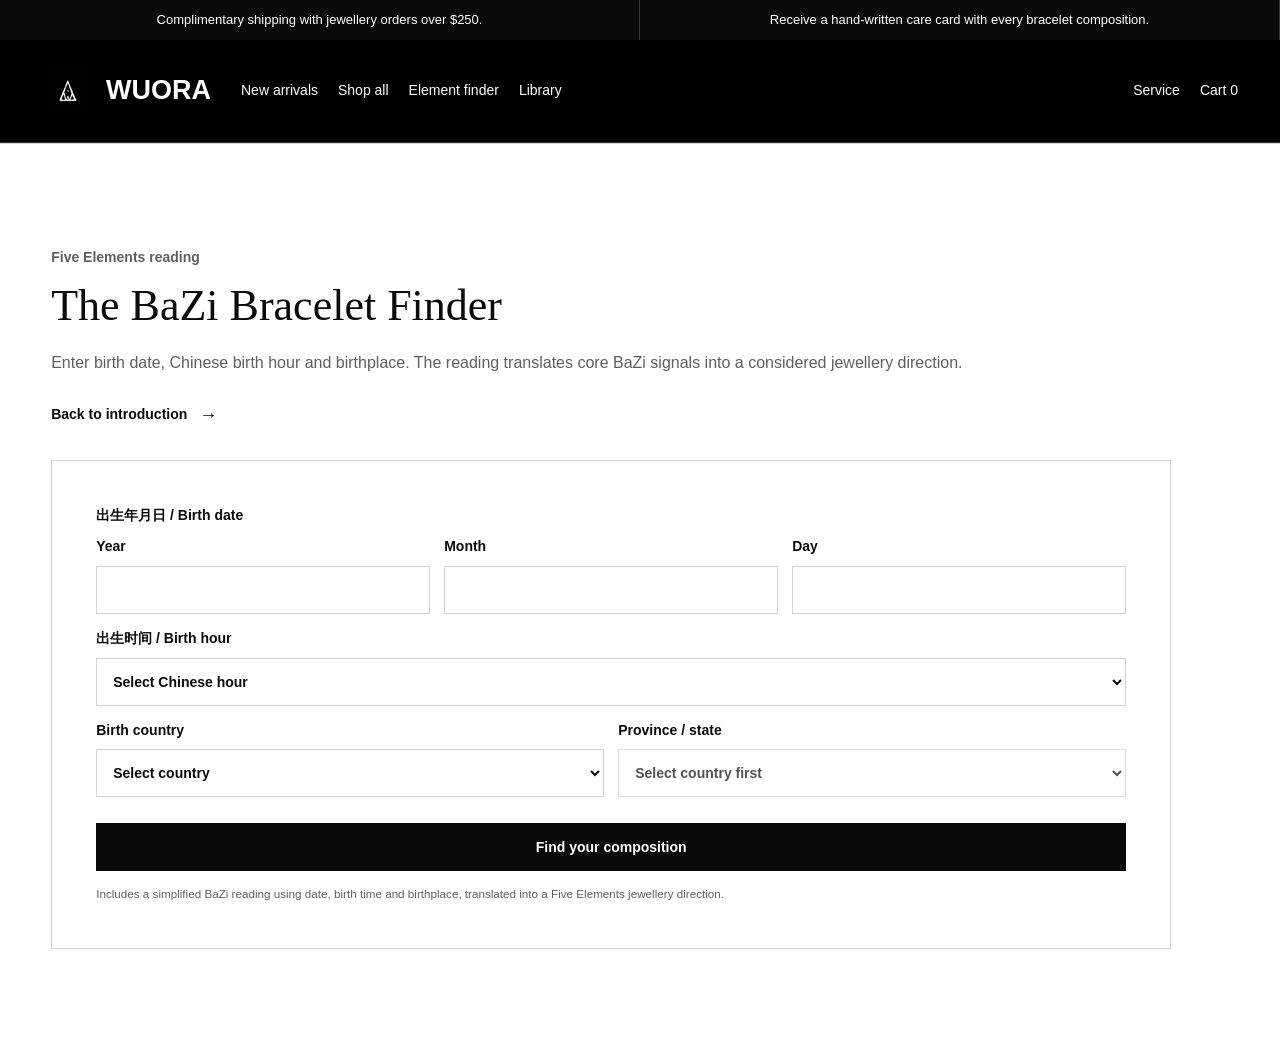
==== commit 7b74a99e: "Revert "Add luxury navigation drawer" This reverts commit 8cd463f082cbbbec4af50f45c87dce3516ddc352." ====
--- a/bazi-reading.html
+++ b/bazi-reading.html
@@ -14,25 +14,17 @@
     </div>
 
     <header class="site-header">
-      <button class="menu-toggle" type="button" aria-label="Open navigation menu" aria-controls="nav-drawer" aria-expanded="false"><span aria-hidden="true">&#9776;</span></button>
-      <a class="brand brand-centered" href="index.html#top" aria-label="WUORA home"><img class="brand-logo" src="assets/wuora-logo.jpg" alt="" />WUORA</a>
-      <nav class="header-actions" aria-label="Shop actions">
-        <a href="shop-all.html">Search</a>
-        <a href="shop-all.html">Wishlist</a>
-        <a href="shop-all.html">Bag</a>
+      <a class="brand" href="index.html#top" aria-label="WUORA home"><img class="brand-logo" src="assets/wuora-logo.jpg" alt="" />WUORA</a>
+      <nav class="main-nav" aria-label="Primary navigation">
+        <a href="index.html#collections">New arrivals</a>
+        <a href="shop-all.html">Shop all</a>
+        <a href="bazi-reading.html" aria-current="page">Element finder</a>
+        <a href="index.html#library">Library</a>
       </nav>
-      <aside class="nav-drawer" id="nav-drawer" aria-hidden="true">
-        <button class="drawer-close" type="button" aria-label="Close navigation menu">Close</button>
-        <nav class="drawer-nav" aria-label="Navigation drawer">
-          <a href="index.html#top">Home</a>
-          <a href="shop-all.html">Collections</a>
-          <a href="bazi-reading.html" aria-current="page">Five Element Finder</a>
-          <a href="index.html#library">About</a>
-          <a href="policies.html">Contact</a>
-          <a href="policies.html#account">Account</a>
-        </nav>
-      </aside>
-      <button class="drawer-overlay" type="button" aria-label="Close navigation menu"></button>
+      <nav class="utility-nav" aria-label="Utility navigation">
+        <a href="policies.html">Service</a>
+        <a href="index.html#collections">Cart 0</a>
+      </nav>
     </header>
 
     <main class="reading-page">
--- a/styles.css
+++ b/styles.css
@@ -15,7 +15,6 @@
 html { scroll-behavior: smooth; }
 body {
   margin: 0;
-  padding-top: 106px;
   background: var(--paper);
   color: var(--ink);
   font-family: Arial, Helvetica, sans-serif;
@@ -25,7 +24,7 @@
 a { color: inherit; text-decoration: none; }
 
 .notice-stack {
-  display: none;
+  display: grid;
   grid-template-columns: 1fr 1fr;
   background: var(--ink);
   color: var(--paper);
@@ -39,47 +38,19 @@
 }
 
 .site-header {
-  position: fixed;
+  position: sticky;
   top: 0;
-  left: 0;
-  right: 0;
   z-index: 10;
   display: grid;
-  grid-template-columns: 1fr auto 1fr;
-  gap: clamp(12px, 4vw, 32px);
-  align-items: center;
-  min-height: 106px;
-  padding: 22px clamp(18px, 4vw, 52px);
+  grid-template-columns: auto 1fr auto;
+  gap: 30px;
+  align-items: center;
+  padding: 25px clamp(18px, 4vw, 42px);
   background: #000000;
   color: #ffffff;
   border-bottom: 1px solid rgba(255, 255, 255, .18);
   backdrop-filter: blur(12px);
 }
-.menu-toggle,
-.drawer-close,
-.drawer-overlay {
-  appearance: none;
-  border: 0;
-  background: transparent;
-  border-radius: 0;
-  color: inherit;
-  font: inherit;
-  cursor: pointer;
-}
-.menu-toggle {
-  justify-self: start;
-  width: 46px;
-  height: 46px;
-  padding: 0;
-  color: #ffffff;
-  font-size: 25px;
-  font-weight: 300;
-  line-height: 1;
-}
-.menu-toggle span {
-  display: block;
-  transform: translateY(-1px) scaleX(1.12);
-}
 .brand {
   display: inline-flex;
   align-items: center;
@@ -88,90 +59,26 @@
   font-size: 27px;
   font-weight: 700;
   letter-spacing: 0;
-}
-.brand-centered {
-  justify-self: center;
 }
 .brand-logo {
   width: 52px;
   height: 52px;
   object-fit: contain;
 }
-.header-actions,
+.main-nav,
+.utility-nav,
 footer nav {
   display: flex;
-  gap: clamp(13px, 2.4vw, 28px);
+  gap: 20px;
   align-items: center;
   flex-wrap: wrap;
 }
-.header-actions {
-  justify-content: flex-end;
-  color: #ffffff;
-}
-.header-actions a {
-  font-size: 13px;
-  letter-spacing: .02em;
-}
+.main-nav a,
+.utility-nav a,
 footer a {
   font-size: 14px;
 }
-.nav-drawer {
-  position: fixed;
-  inset: 0 auto 0 0;
-  z-index: 30;
-  width: min(390px, 86vw);
-  padding: 34px clamp(28px, 5vw, 54px);
-  background: #ffffff;
-  color: var(--ink);
-  border-right: 1px solid var(--line);
-  transform: translateX(-100%);
-  transition: transform 420ms cubic-bezier(.22, 1, .36, 1);
-  will-change: transform;
-}
-.drawer-close {
-  color: var(--muted);
-  font-size: 11px;
-  letter-spacing: .18em;
-  line-height: 1;
-  text-transform: uppercase;
-}
-.drawer-nav {
-  display: grid;
-  gap: 24px;
-  margin-top: 76px;
-}
-.drawer-nav a {
-  color: var(--ink);
-  font-family: Georgia, "Times New Roman", serif;
-  font-size: clamp(28px, 4vw, 44px);
-  font-weight: 400;
-  line-height: 1.1;
-}
-.drawer-nav a[aria-current="page"] {
-  color: var(--muted);
-}
-.drawer-overlay {
-  position: fixed;
-  inset: 0;
-  z-index: 20;
-  display: block;
-  width: 100%;
-  min-height: 100vh;
-  background: rgba(0, 0, 0, .28);
-  opacity: 0;
-  pointer-events: none;
-  transition: opacity 360ms ease;
-}
-body.is-drawer-open {
-  overflow: hidden;
-}
-body.is-drawer-open .nav-drawer {
-  transform: translateX(0);
-}
-body.is-drawer-open .drawer-overlay {
-  opacity: 1;
-  pointer-events: auto;
-}
+.utility-nav { justify-content: flex-end; }
 
 .aesop-panel {
   display: grid;
@@ -1133,11 +1040,15 @@
 }
 
 @media (max-width: 1020px) {
+  .site-header,
   .aesop-panel,
   .story-panel,
   .service-panel {
     grid-template-columns: 1fr;
   }
+  .utility-nav {
+    justify-content: flex-start;
+  }
   .panel-copy {
     max-width: 620px;
   }
@@ -1166,48 +1077,16 @@
 }
 
 @media (max-width: 680px) {
-  body {
-    padding-top: 82px;
-  }
-  .site-header {
-    min-height: 82px;
-    padding: 14px 16px;
-  }
-  .menu-toggle {
-    width: 40px;
-    height: 40px;
-    font-size: 22px;
-  }
-  .brand {
-    gap: 8px;
-    font-size: 18px;
-  }
-  .brand-logo {
-    width: 38px;
-    height: 38px;
-  }
-  .header-actions {
-    gap: 9px;
-    flex-wrap: nowrap;
-  }
-  .header-actions a {
-    font-size: 10px;
-    letter-spacing: 0;
-  }
-  .nav-drawer {
-    width: min(340px, 88vw);
-    padding: 28px 30px;
-  }
-  .drawer-nav {
-    gap: 22px;
-    margin-top: 62px;
-  }
   .notice-stack,
   .product-grid,
   .category-grid,
   .shop-product-grid,
   .policy-grid {
     grid-template-columns: 1fr;
+  }
+  .main-nav,
+  .utility-nav {
+    gap: 13px;
   }
   .panel-visual {
     min-height: 390px;
